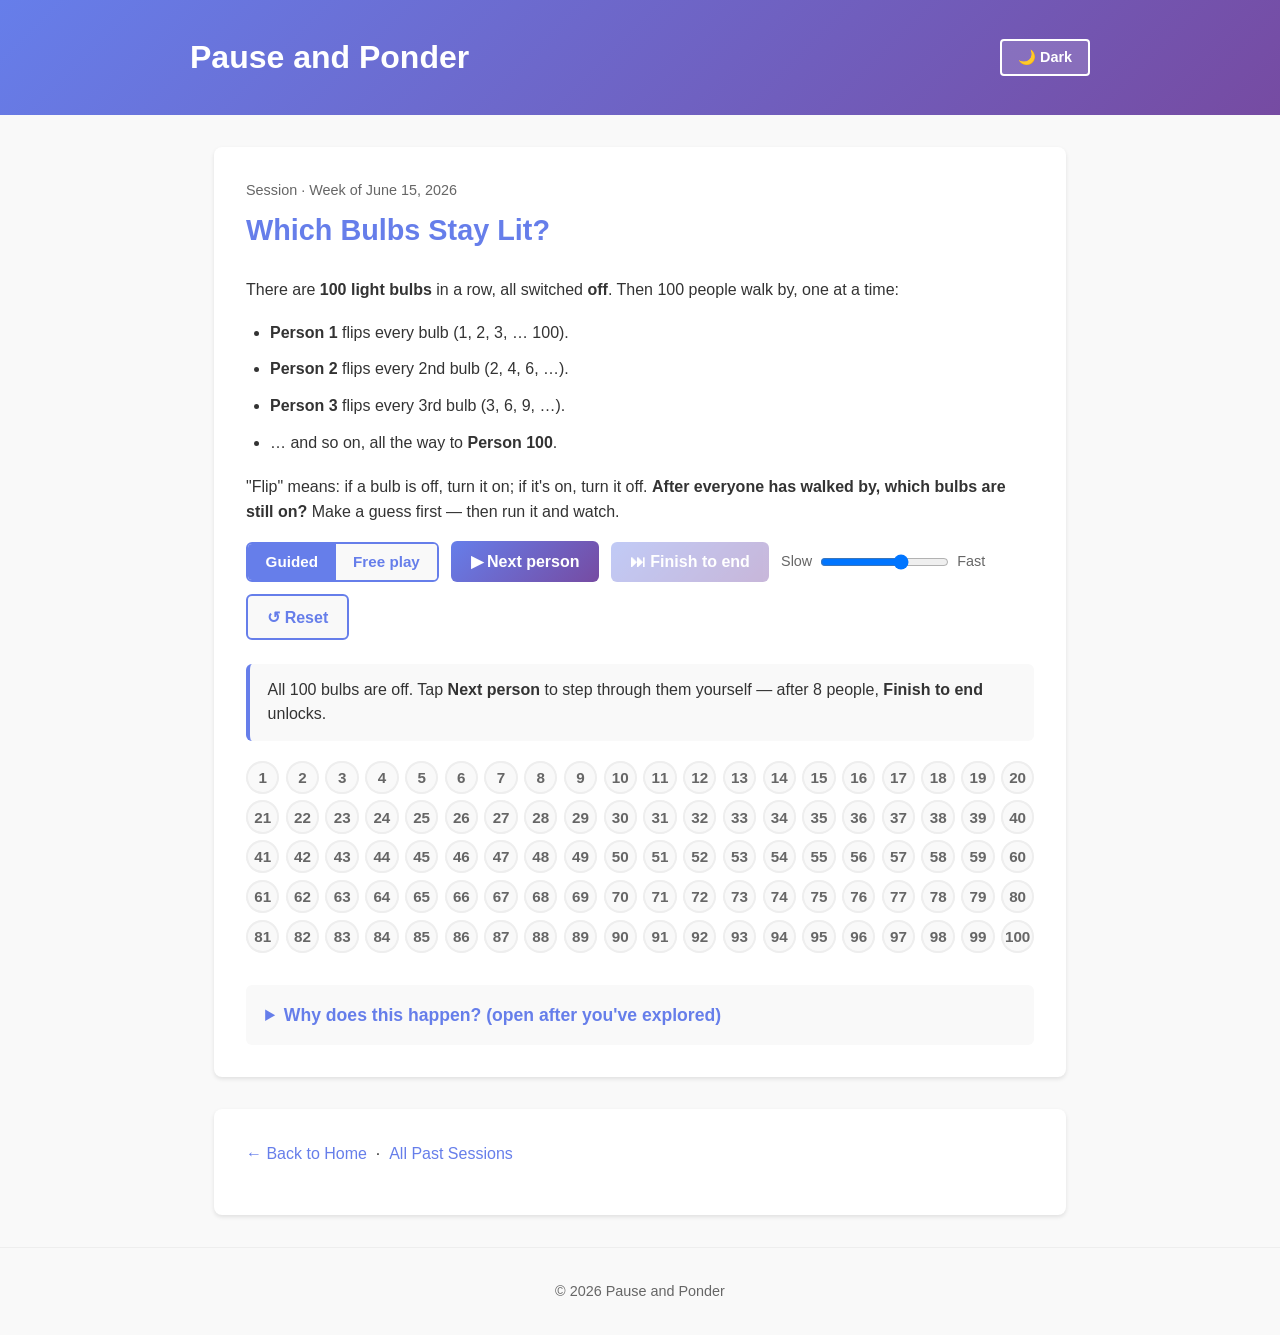
==== docs/sessions/2026-06-15-light-bulbs/index.html @ c3c9f794 "Initial setup" ====
<!DOCTYPE html>
<html lang="en">
<head>
    <meta charset="UTF-8">
    <meta name="viewport" content="width=device-width, initial-scale=1.0">
    <title>Which Bulbs Stay Lit? - Pause and Ponder</title>
    <link rel="stylesheet" href="../../style.css">
    <style>
        /* ---- Game-specific styles (scoped to this page) ---- */
        .game-controls {
            display: flex;
            flex-wrap: wrap;
            gap: 0.75rem;
            align-items: center;
            margin: 1rem 0 1.5rem;
        }

        .game-btn {
            background: linear-gradient(135deg, var(--gradient-1) 0%, var(--gradient-2) 100%);
            color: white;
            border: none;
            padding: 0.7rem 1.2rem;
            border-radius: 6px;
            cursor: pointer;
            font-weight: 600;
            font-size: 1rem;
            transition: transform 0.1s ease, opacity 0.2s ease;
            -webkit-user-select: none;
            user-select: none;
            touch-action: manipulation;
        }

        .game-btn:active { transform: scale(0.96); }
        .game-btn:disabled { opacity: 0.4; cursor: not-allowed; }

        .game-btn.secondary {
            background: var(--bg-primary);
            color: var(--link-color);
            border: 2px solid var(--link-color);
        }

        .mode-switch {
            display: inline-flex;
            border: 2px solid var(--link-color);
            border-radius: 6px;
            overflow: hidden;
        }

        .mode-switch button {
            background: var(--bg-primary);
            color: var(--link-color);
            border: none;
            padding: 0.6rem 1.1rem;
            cursor: pointer;
            font-weight: 600;
            font-size: 0.95rem;
            touch-action: manipulation;
        }

        .mode-switch button.active {
            background: var(--link-color);
            color: white;
        }

        .speed-control {
            display: flex;
            align-items: center;
            gap: 0.5rem;
            color: var(--text-secondary);
            font-size: 0.9rem;
        }

        .status {
            background: var(--bg-primary);
            border-radius: 6px;
            padding: 0.9rem 1.1rem;
            margin-bottom: 1.25rem;
            min-height: 3.2rem;
            font-size: 1rem;
            line-height: 1.5;
            border-left: 4px solid var(--link-color);
        }

        .status .count { font-weight: 700; color: var(--link-color); }

        .bulb-grid {
            display: grid;
            grid-template-columns: repeat(20, 1fr);
            gap: clamp(2px, 0.5vw, 7px);
            margin: 0 auto;
            min-width: 560px; /* keep bulbs legible; wrapper scrolls on tiny screens */
        }

        .bulb {
            aspect-ratio: 1 / 1;
            border: none;
            border-radius: 50%;
            background: var(--bg-primary);
            box-shadow: inset 0 0 0 2px var(--border-color);
            color: var(--text-secondary);
            font-size: clamp(0.55rem, 1.4vw, 0.95rem);
            font-weight: 600;
            cursor: pointer;
            display: flex;
            align-items: center;
            justify-content: center;
            transition: background 0.15s ease, box-shadow 0.15s ease, color 0.15s ease;
            -webkit-user-select: none;
            user-select: none;
            touch-action: manipulation;
            padding: 0;
        }

        .bulb.on {
            background: radial-gradient(circle at 35% 30%, #fff6c2 0%, #ffd34d 55%, #f5a623 100%);
            box-shadow: inset 0 0 0 2px #f5a623, 0 0 10px 2px rgba(245, 166, 35, 0.6);
            color: #6b4a00;
        }

        .bulb.flipping {
            outline: 3px solid var(--link-hover);
            outline-offset: 1px;
            z-index: 1;
        }

        .bulb.survivor {
            background: radial-gradient(circle at 35% 30%, #d6ffd6 0%, #7be07b 55%, #2eb82e 100%);
            box-shadow: inset 0 0 0 2px #2eb82e, 0 0 14px 3px rgba(46, 184, 46, 0.7);
            color: #064d06;
            animation: pop 0.4s ease;
        }

        @keyframes pop {
            0% { transform: scale(0.6); }
            60% { transform: scale(1.12); }
            100% { transform: scale(1); }
        }

        .grid-wrap { max-width: 100%; margin: 0 auto; overflow-x: auto; }

        details.explain {
            margin-top: 2rem;
            background: var(--bg-primary);
            border-radius: 6px;
            padding: 1rem 1.2rem;
        }

        details.explain summary {
            cursor: pointer;
            font-weight: 600;
            color: var(--link-color);
            font-size: 1.1rem;
        }

        details.explain[open] summary { margin-bottom: 0.8rem; }

        .squares { font-family: monospace; font-weight: 700; color: var(--link-hover); }

        @media (max-width: 768px) {
            .game-controls { gap: 0.5rem; }
            .game-btn { padding: 0.6rem 0.9rem; font-size: 0.9rem; }
        }
    </style>
</head>
<body>
    <header>
        <div>
            <h1><a href="../../index.html">Pause and Ponder</a></h1>
            <button id="theme-toggle" onclick="toggleTheme()">🌙 Dark</button>
        </div>
    </header>

    <main>
        <section>
            <p style="color: var(--text-secondary); font-size: 0.9rem; margin-bottom: 0.3rem;">Session · Week of June 15, 2026</p>
            <h2>Which Bulbs Stay Lit?</h2>
            <p>
                There are <strong>100 light bulbs</strong> in a row, all switched <strong>off</strong>.
                Then 100 people walk by, one at a time:
            </p>
            <ul>
                <li><strong>Person 1</strong> flips every bulb (1, 2, 3, … 100).</li>
                <li><strong>Person 2</strong> flips every 2nd bulb (2, 4, 6, …).</li>
                <li><strong>Person 3</strong> flips every 3rd bulb (3, 6, 9, …).</li>
                <li>… and so on, all the way to <strong>Person 100</strong>.</li>
            </ul>
            <p>
                "Flip" means: if a bulb is off, turn it on; if it's on, turn it off.
                <strong>After everyone has walked by, which bulbs are still on?</strong>
                Make a guess first — then run it and watch.
            </p>

            <div class="game-controls">
                <span class="mode-switch" role="group" aria-label="Mode">
                    <button id="mode-guided" class="active" onclick="setMode('guided')">Guided</button>
                    <button id="mode-manual" onclick="setMode('manual')">Free play</button>
                </span>

                <span id="guided-controls" style="display: contents;">
                    <button class="game-btn" id="btn-next" onclick="nextPerson()">▶ Next person</button>
                    <button class="game-btn" id="btn-play" onclick="togglePlay()" disabled
                            title="Step through the first 8 people yourself to unlock this">⏭ Finish to end</button>
                    <span class="speed-control">
                        Slow
                        <input type="range" id="speed" min="80" max="1200" value="800" step="20"
                               oninput="updateSpeed()" style="touch-action: manipulation;">
                        Fast
                    </span>
                </span>

                <button class="game-btn secondary" onclick="resetGame()">↺ Reset</button>
            </div>

            <div class="status" id="status">All 100 bulbs are off. Tap <strong>Next person</strong> to step through them yourself — after 8 people, <strong>Finish to end</strong> unlocks.</div>

            <div class="grid-wrap">
                <div class="bulb-grid" id="grid" aria-label="100 light bulbs"></div>
            </div>

            <details class="explain">
                <summary>Why does this happen? (open after you've explored)</summary>
                <p>
                    A bulb ends up <strong>on</strong> only if it is flipped an <strong>odd</strong> number of times.
                    Bulb number <em>k</em> gets flipped once by each person whose number <em>divides</em> <em>k</em>.
                    So bulb <em>k</em> is flipped once for every <strong>divisor</strong> of <em>k</em>.
                </p>
                <p>
                    Divisors normally come in pairs (for 12: 1×12, 2×6, 3×4 → six divisors, even → off).
                    The <strong>only</strong> numbers with an <em>odd</em> number of divisors are
                    <strong>perfect squares</strong>, because one divisor pairs with itself (for 16: 1×16, 2×8, <em>4×4</em> → five divisors).
                </p>
                <p>
                    So the survivors are exactly the perfect squares up to 100:
                </p>
                <p class="squares">1, 4, 9, 16, 25, 36, 49, 64, 81, 100</p>
                <p>
                    That's 1², 2², 3², … 10² — exactly <strong>10</strong> bulbs left glowing.
                </p>
            </details>
        </section>

        <section>
            <p><a href="../../index.html">← Back to Home</a> &nbsp;·&nbsp; <a href="../index.html">All Past Sessions</a></p>
        </section>
    </main>

    <footer>
        <p>&copy; 2026 Pause and Ponder</p>
    </footer>

    <script src="../../script.js"></script>
    <script>
        const N = 100;
        const UNLOCK_AT = 8; // "Finish to end" stays grayed until this many people have gone
        let state = new Array(N).fill(false); // false = off
        let currentPerson = 0;                // 0 = nobody has gone yet
        let mode = 'guided';
        let playTimer = null;

        // Slider reads left = slow, right = fast. Convert to a delay in ms.
        function getInterval() {
            const v = +document.getElementById('speed').value; // 80..1200
            return (80 + 1200) - v; // invert: high value -> short delay (fast)
        }

        function updateFinishLock() {
            const btn = document.getElementById('btn-play');
            btn.disabled = (currentPerson < UNLOCK_AT) || (currentPerson >= N);
        }

        const grid = document.getElementById('grid');
        const statusEl = document.getElementById('status');
        const bulbs = [];

        // Build the grid once
        for (let i = 1; i <= N; i++) {
            const b = document.createElement('button');
            b.className = 'bulb';
            b.textContent = i;
            b.setAttribute('aria-label', 'Bulb ' + i + ', off');
            b.dataset.n = i;
            b.addEventListener('click', () => onBulbClick(i));
            grid.appendChild(b);
            bulbs.push(b);
        }

        function onBulbClick(i) {
            if (mode !== 'manual') return; // bulbs are tap-to-toggle only in free play
            state[i - 1] = !state[i - 1];
            paintBulb(i);
            updateStatus();
        }

        function paintBulb(i) {
            const b = bulbs[i - 1];
            const on = state[i - 1];
            b.classList.toggle('on', on);
            b.classList.remove('survivor');
            b.setAttribute('aria-label', 'Bulb ' + i + (on ? ', on' : ', off'));
        }

        function clearFlipping() {
            bulbs.forEach(b => b.classList.remove('flipping'));
        }

        function countOn() {
            return state.reduce((s, v) => s + (v ? 1 : 0), 0);
        }

        function nextPerson() {
            if (mode !== 'guided') return;
            if (currentPerson >= N) { finish(); return; }
            clearFlipping();
            currentPerson++;
            const p = currentPerson;
            const touched = [];
            for (let k = p; k <= N; k += p) {
                state[k - 1] = !state[k - 1];
                paintBulb(k);
                bulbs[k - 1].classList.add('flipping');
                touched.push(k);
            }
            const list = touched.join(', ');
            let msg = '<strong>Person ' + p + '</strong> flips ' +
                touched.length + ' bulb' + (touched.length === 1 ? '' : 's') +
                ': ' + list + '. &nbsp; <span class="count">' + countOn() + '</span> bulbs on.';
            if (p < UNLOCK_AT) {
                msg += ' &nbsp;<em>(' + (UNLOCK_AT - p) + ' more to unlock "Finish to end")</em>';
            } else if (p === UNLOCK_AT) {
                msg += ' &nbsp;<em>✅ "Finish to end" unlocked!</em>';
            }
            statusEl.innerHTML = msg;

            updateFinishLock();

            if (currentPerson >= N) {
                stopPlay();
                finish();
            }
        }

        function finish() {
            clearFlipping();
            const survivors = [];
            for (let i = 1; i <= N; i++) {
                if (state[i - 1]) {
                    bulbs[i - 1].classList.add('survivor');
                    survivors.push(i);
                }
            }
            statusEl.innerHTML = '🎉 All 100 people have walked by! ' +
                '<span class="count">' + survivors.length + '</span> bulbs are still on: <strong>' +
                survivors.join(', ') + '</strong>. Notice anything special about those numbers?';
            document.getElementById('btn-next').disabled = true;
            document.getElementById('btn-play').disabled = true;
        }

        function togglePlay() {
            if (playTimer) { stopPlay(); return; }
            if (currentPerson < UNLOCK_AT || currentPerson >= N) return;
            const btn = document.getElementById('btn-play');
            btn.disabled = false; // keep clickable so it can pause
            btn.textContent = '⏸ Pause';
            document.getElementById('btn-next').disabled = true;
            playTimer = setInterval(() => {
                nextPerson();
                if (currentPerson >= N) stopPlay();
            }, getInterval());
        }

        function stopPlay() {
            if (playTimer) { clearInterval(playTimer); playTimer = null; }
            document.getElementById('btn-play').textContent = '⏭ Finish to end';
            document.getElementById('btn-next').disabled = (currentPerson >= N);
            updateFinishLock();
        }

        function updateSpeed() {
            if (playTimer) { stopPlay(); togglePlay(); } // restart with new speed
        }

        function resetGame() {
            stopPlay();
            state = new Array(N).fill(false);
            currentPerson = 0;
            clearFlipping();
            for (let i = 1; i <= N; i++) {
                bulbs[i - 1].classList.remove('on', 'survivor');
                bulbs[i - 1].setAttribute('aria-label', 'Bulb ' + i + ', off');
            }
            document.getElementById('btn-next').disabled = false;
            updateFinishLock();
            if (mode === 'guided') {
                statusEl.innerHTML = 'All 100 bulbs are off. Tap <strong>Next person</strong> to step through them yourself — after ' + UNLOCK_AT + ' people, <strong>Finish to end</strong> unlocks.';
            } else {
                statusEl.innerHTML = 'Free play: tap any bulb to switch it on or off. <span class="count">0</span> bulbs on.';
            }
        }

        function updateStatus() {
            if (mode === 'manual') {
                statusEl.innerHTML = 'Free play: tap any bulb to switch it on or off. <span class="count">' +
                    countOn() + '</span> bulbs on.';
            }
        }

        function setMode(m) {
            if (m === mode) return;
            mode = m;
            document.getElementById('mode-guided').classList.toggle('active', m === 'guided');
            document.getElementById('mode-manual').classList.toggle('active', m === 'manual');
            document.getElementById('guided-controls').style.display = (m === 'guided') ? 'contents' : 'none';
            resetGame();
        }
    </script>
</body>
</html>
---- docs/style.css ----
:root {
    /* Light theme (default) */
    --bg-primary: #f9f9f9;
    --bg-secondary: white;
    --text-primary: #333;
    --text-secondary: #666;
    --border-color: #eee;
    --gradient-1: #667eea;
    --gradient-2: #764ba2;
    --shadow: rgba(0, 0, 0, 0.1);
    --link-color: #667eea;
    --link-hover: #764ba2;
    --button-bg: rgba(255, 255, 255, 0.15);
    --button-bg-hover: rgba(255, 255, 255, 0.25);
}

/* Dark theme */
html.dark-mode {
    --bg-primary: #1a1a1a;
    --bg-secondary: #2d2d2d;
    --text-primary: #e5e5e5;
    --text-secondary: #aaa;
    --border-color: #444;
    --gradient-1: #667eea;
    --gradient-2: #764ba2;
    --shadow: rgba(0, 0, 0, 0.3);
    --link-color: #8fa3ff;
    --link-hover: #b0c4ff;
    --button-bg: rgba(0, 0, 0, 0.2);
    --button-bg-hover: rgba(0, 0, 0, 0.4);
}

* {
    margin: 0;
    padding: 0;
    box-sizing: border-box;
}

body {
    font-family: -apple-system, BlinkMacSystemFont, 'Segoe UI', Roboto, Oxygen, Ubuntu, Cantarell, sans-serif;
    line-height: 1.6;
    color: var(--text-primary);
    background-color: var(--bg-primary);
    transition: background-color 0.3s ease, color 0.3s ease;
}

header {
    background: linear-gradient(135deg, var(--gradient-1) 0%, var(--gradient-2) 100%);
    color: white;
    padding: 2rem 1.5rem;
}

header > div {
    display: flex;
    justify-content: space-between;
    align-items: center;
    max-width: 900px;
    margin: 0 auto;
}

header h1 {
    font-size: 2rem;
}

header h1 a {
    color: white;
    text-decoration: none;
}

header h1 a:hover {
    text-decoration: underline;
}

header p {
    text-align: center;
    opacity: 0.95;
    margin-top: 0.5rem;
}

#theme-toggle {
    background-color: var(--button-bg);
    border: 2px solid white;
    color: white;
    padding: 0.5rem 1rem;
    border-radius: 4px;
    cursor: pointer;
    font-weight: 600;
    font-size: 0.9rem;
    transition: all 0.3s ease;
}

#theme-toggle:hover {
    background-color: var(--button-bg-hover);
}

main {
    max-width: 900px;
    margin: 2rem auto;
    padding: 0 1.5rem;
}

section {
    background: var(--bg-secondary);
    padding: 2rem;
    margin-bottom: 2rem;
    border-radius: 8px;
    box-shadow: 0 2px 4px var(--shadow);
    transition: background-color 0.3s ease, box-shadow 0.3s ease;
}

section h2 {
    color: var(--link-color);
    margin-bottom: 1.5rem;
    font-size: 1.8rem;
}

section h3 {
    color: var(--link-hover);
    margin-top: 1.5rem;
    margin-bottom: 0.8rem;
    font-size: 1.3rem;
}

section p {
    margin-bottom: 1rem;
    font-size: 1rem;
    color: var(--text-primary);
}

section ul {
    margin-left: 1.5rem;
    margin-bottom: 1rem;
    line-height: 1.8;
}

section li {
    margin-bottom: 0.5rem;
    color: var(--text-primary);
}

section a {
    color: var(--link-color);
    text-decoration: none;
    font-weight: 500;
    transition: color 0.3s ease;
}

section a:hover {
    color: var(--link-hover);
    text-decoration: underline;
}

footer {
    text-align: center;
    padding: 2rem;
    color: var(--text-secondary);
    font-size: 0.9rem;
    border-top: 1px solid var(--border-color);
    transition: border-color 0.3s ease, color 0.3s ease;
}

@media (max-width: 768px) {
    header {
        padding: 1.5rem 1rem;
    }

    header > div {
        flex-direction: column;
        gap: 1rem;
    }

    header h1 {
        font-size: 1.5rem;
    }

    #theme-toggle {
        width: 100%;
    }

    section {
        padding: 1.5rem;
        margin-bottom: 1.5rem;
    }

    section h2 {
        font-size: 1.5rem;
    }

    section h3 {
        font-size: 1.1rem;
    }
}
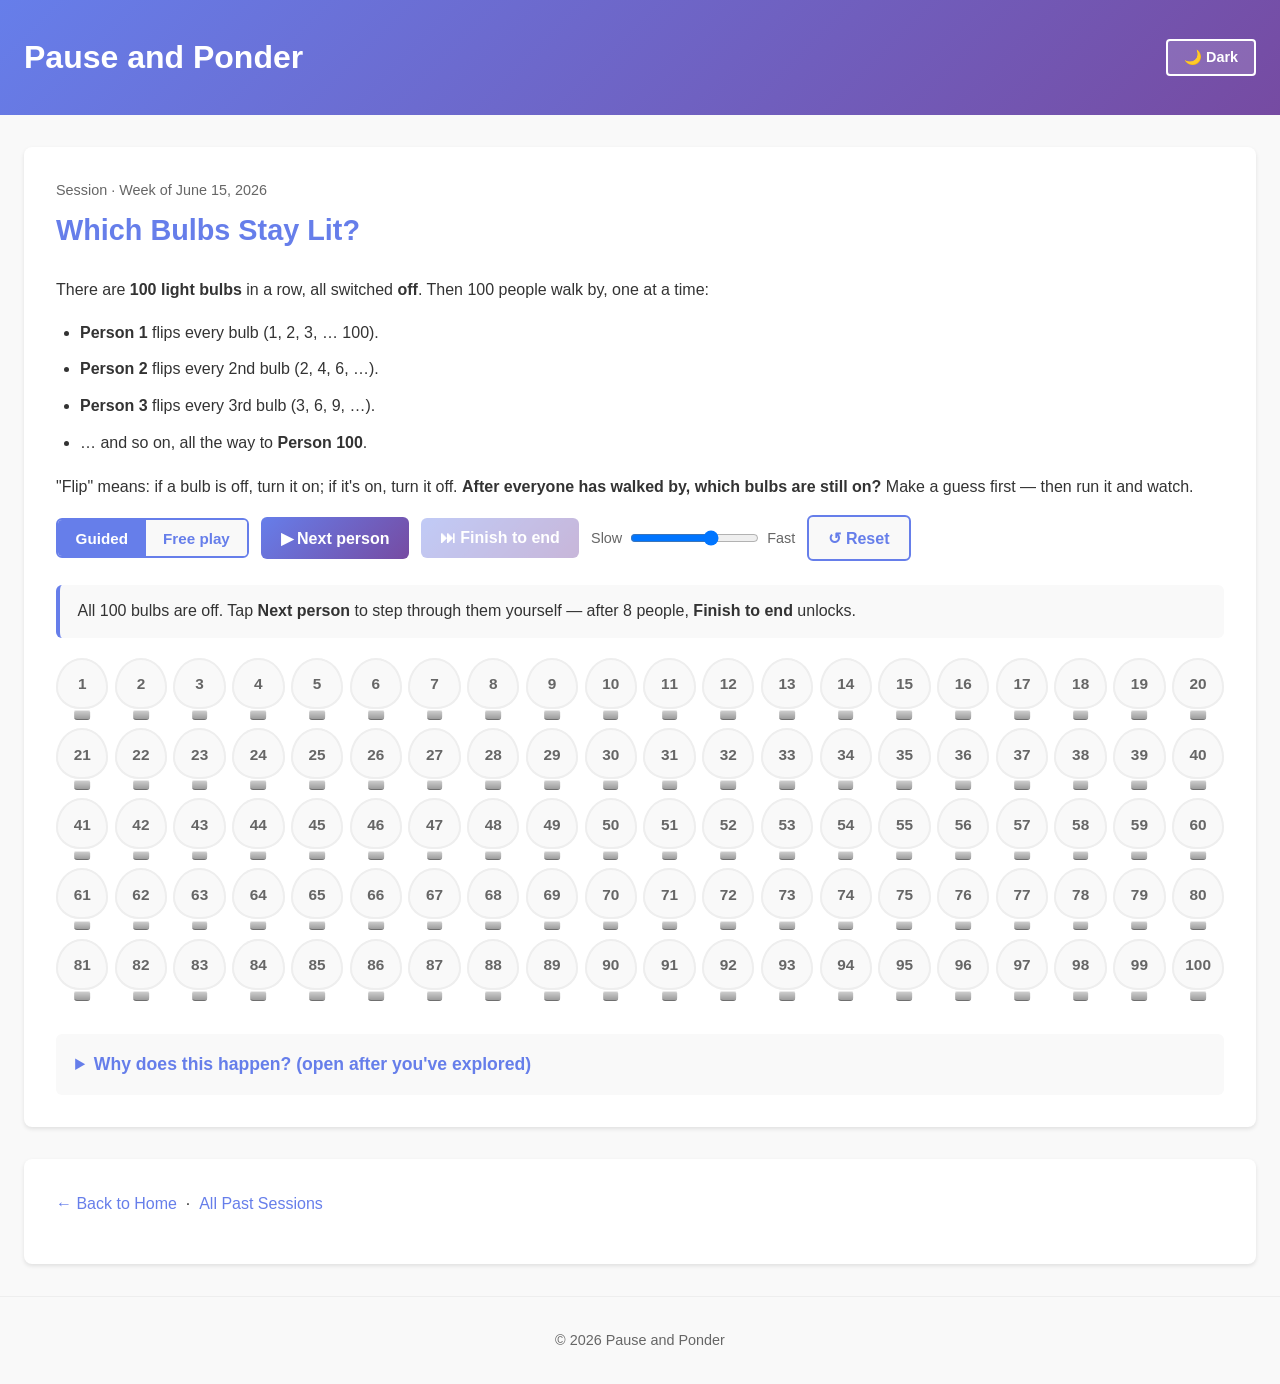
==== commit 805b5b16: "Change shapes" ====
--- a/docs/sessions/2026-06-15-light-bulbs/index.html
+++ b/docs/sessions/2026-06-15-light-bulbs/index.html
@@ -7,6 +7,11 @@
     <link rel="stylesheet" href="../../style.css">
     <style>
         /* ---- Game-specific styles (scoped to this page) ---- */
+
+        /* Wider layout for this hands-on page (~150% of the default 900px) */
+        main { max-width: 1350px; }
+        header > div { max-width: 1350px; }
+
         .game-controls {
             display: flex;
             flex-wrap: wrap;
@@ -92,42 +97,68 @@
         }
 
         .bulb {
-            aspect-ratio: 1 / 1;
+            position: relative;
+            isolation: isolate;                /* contain the glass (::before) behind the number */
+            aspect-ratio: 1 / 1.22;            /* a little taller to fit the screw base */
             border: none;
-            border-radius: 50%;
-            background: var(--bg-primary);
-            box-shadow: inset 0 0 0 2px var(--border-color);
+            background: transparent;           /* the glass envelope is drawn by ::before */
             color: var(--text-secondary);
-            font-size: clamp(0.55rem, 1.4vw, 0.95rem);
-            font-weight: 600;
+            font-size: clamp(0.5rem, 1.2vw, 1rem);
+            font-weight: 700;
             cursor: pointer;
             display: flex;
             align-items: center;
             justify-content: center;
-            transition: background 0.15s ease, box-shadow 0.15s ease, color 0.15s ease;
+            padding: 0 0 20% 0;                /* lift the number up into the glass */
+            transition: color 0.15s ease, filter 0.15s ease;
             -webkit-user-select: none;
             user-select: none;
             touch-action: manipulation;
-            padding: 0;
-        }
-
-        .bulb.on {
-            background: radial-gradient(circle at 35% 30%, #fff6c2 0%, #ffd34d 55%, #f5a623 100%);
-            box-shadow: inset 0 0 0 2px #f5a623, 0 0 10px 2px rgba(245, 166, 35, 0.6);
-            color: #6b4a00;
+        }
+
+        /* the glass envelope */
+        .bulb::before {
+            content: "";
+            position: absolute;
+            left: 0; right: 0; top: 0;
+            height: 80%;
+            z-index: -1;
+            background: var(--bg-primary);
+            box-shadow: inset 0 0 0 2px var(--border-color);
+            border-radius: 50% 50% 46% 46% / 58% 58% 42% 42%;
+            transition: background 0.15s ease, box-shadow 0.15s ease;
+        }
+
+        /* the metal screw base */
+        .bulb::after {
+            content: "";
+            position: absolute;
+            bottom: 3%;
+            left: 50%;
+            transform: translateX(-50%);
+            width: 30%;
+            height: 15%;
+            background: linear-gradient(#d2d2d2 0%, #969696 100%);
+            border-radius: 2px 2px 3px 3px;
+            box-shadow: inset 0 2px 0 -1px rgba(255, 255, 255, 0.55),
+                        inset 0 -2px 0 -1px rgba(0, 0, 0, 0.28);
+        }
+
+        .bulb.on { color: #6b4a00; }
+        .bulb.on::before {
+            background: radial-gradient(circle at 38% 28%, #fff6c2 0%, #ffd34d 55%, #f5a623 100%);
+            box-shadow: inset 0 0 0 2px #f5a623, 0 0 12px 3px rgba(245, 166, 35, 0.65);
         }
 
         .bulb.flipping {
-            outline: 3px solid var(--link-hover);
-            outline-offset: 1px;
+            filter: drop-shadow(0 0 4px var(--link-hover)) drop-shadow(0 0 3px var(--link-hover));
             z-index: 1;
         }
 
-        .bulb.survivor {
-            background: radial-gradient(circle at 35% 30%, #d6ffd6 0%, #7be07b 55%, #2eb82e 100%);
-            box-shadow: inset 0 0 0 2px #2eb82e, 0 0 14px 3px rgba(46, 184, 46, 0.7);
-            color: #064d06;
-            animation: pop 0.4s ease;
+        .bulb.survivor { color: #064d06; animation: pop 0.4s ease; }
+        .bulb.survivor::before {
+            background: radial-gradient(circle at 38% 28%, #d6ffd6 0%, #7be07b 55%, #2eb82e 100%);
+            box-shadow: inset 0 0 0 2px #2eb82e, 0 0 16px 4px rgba(46, 184, 46, 0.7);
         }
 
         @keyframes pop {
@@ -285,7 +316,7 @@
         }
 
         function onBulbClick(i) {
-            if (mode !== 'manual') return; // bulbs are tap-to-toggle only in free play
+            // Tapping a bulb always toggles it — in Guided or Free play.
             state[i - 1] = !state[i - 1];
             paintBulb(i);
             updateStatus();
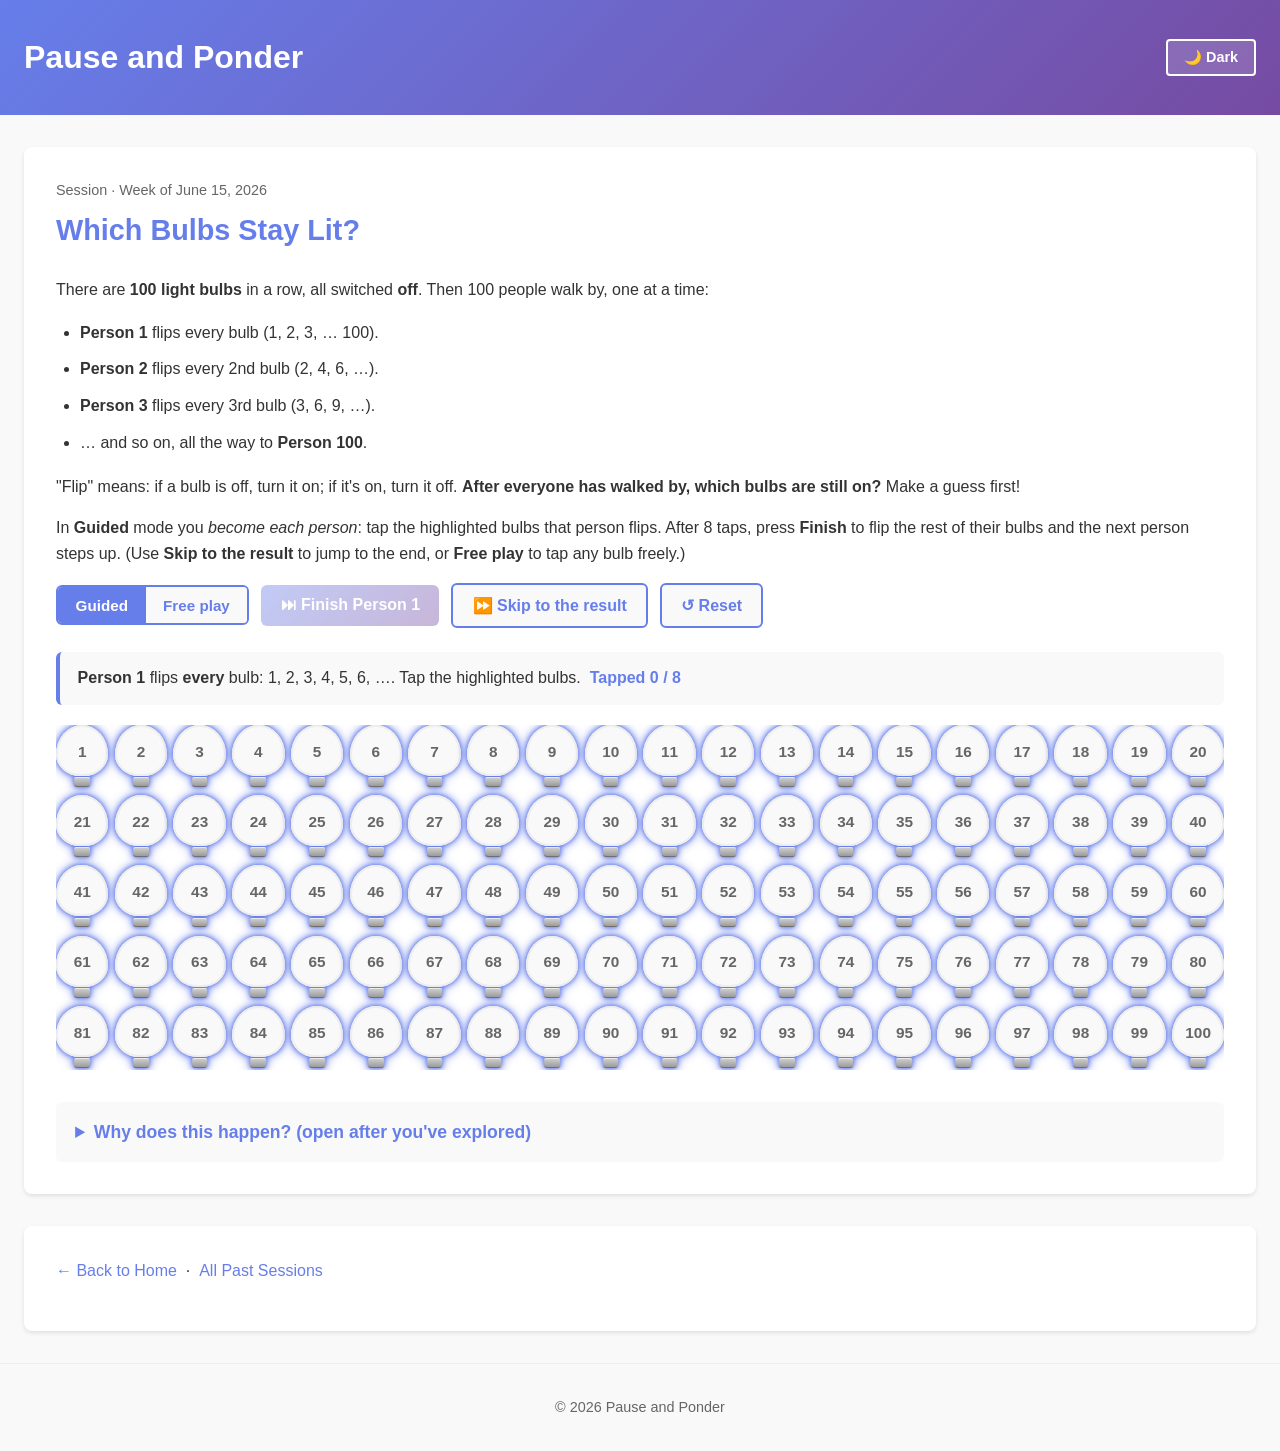
==== commit 45d04339: "Limit skip to person only" ====
--- a/docs/sessions/2026-06-15-light-bulbs/index.html
+++ b/docs/sessions/2026-06-15-light-bulbs/index.html
@@ -155,6 +155,11 @@
             z-index: 1;
         }
 
+        /* bulbs the current person flips — tap these */
+        .bulb.target {
+            filter: drop-shadow(0 0 2px var(--link-color)) drop-shadow(0 0 4px var(--link-color));
+        }
+
         .bulb.survivor { color: #064d06; animation: pop 0.4s ease; }
         .bulb.survivor::before {
             background: radial-gradient(circle at 38% 28%, #d6ffd6 0%, #7be07b 55%, #2eb82e 100%);
@@ -217,8 +222,13 @@
             </ul>
             <p>
                 "Flip" means: if a bulb is off, turn it on; if it's on, turn it off.
-                <strong>After everyone has walked by, which bulbs are still on?</strong>
-                Make a guess first — then run it and watch.
+                <strong>After everyone has walked by, which bulbs are still on?</strong> Make a guess first!
+            </p>
+            <p>
+                In <strong>Guided</strong> mode you <em>become each person</em>: tap the highlighted bulbs that
+                person flips. After 8 taps, press <strong>Finish</strong> to flip the rest of their bulbs and the
+                next person steps up. (Use <strong>Skip to the result</strong> to jump to the end, or
+                <strong>Free play</strong> to tap any bulb freely.)
             </p>
 
             <div class="game-controls">
@@ -228,21 +238,15 @@
                 </span>
 
                 <span id="guided-controls" style="display: contents;">
-                    <button class="game-btn" id="btn-next" onclick="nextPerson()">▶ Next person</button>
-                    <button class="game-btn" id="btn-play" onclick="togglePlay()" disabled
-                            title="Step through the first 8 people yourself to unlock this">⏭ Finish to end</button>
-                    <span class="speed-control">
-                        Slow
-                        <input type="range" id="speed" min="80" max="1200" value="800" step="20"
-                               oninput="updateSpeed()" style="touch-action: manipulation;">
-                        Fast
-                    </span>
+                    <button class="game-btn" id="btn-finish" onclick="finishPerson()" disabled
+                            title="Tap this person's bulbs first to unlock">⏭ Finish</button>
+                    <button class="game-btn secondary" id="btn-skip" onclick="skipToResult()">⏩ Skip to the result</button>
                 </span>
 
                 <button class="game-btn secondary" onclick="resetGame()">↺ Reset</button>
             </div>
 
-            <div class="status" id="status">All 100 bulbs are off. Tap <strong>Next person</strong> to step through them yourself — after 8 people, <strong>Finish to end</strong> unlocks.</div>
+            <div class="status" id="status">Loading…</div>
 
             <div class="grid-wrap">
                 <div class="bulb-grid" id="grid" aria-label="100 light bulbs"></div>
@@ -282,22 +286,14 @@
     <script src="../../script.js"></script>
     <script>
         const N = 100;
-        const UNLOCK_AT = 8; // "Finish to end" stays grayed until this many people have gone
+        const UNLOCK_TAPS = 8; // taps on a person's own bulbs before "Finish" unlocks
+
         let state = new Array(N).fill(false); // false = off
-        let currentPerson = 0;                // 0 = nobody has gone yet
         let mode = 'guided';
-        let playTimer = null;
-
-        // Slider reads left = slow, right = fast. Convert to a delay in ms.
-        function getInterval() {
-            const v = +document.getElementById('speed').value; // 80..1200
-            return (80 + 1200) - v; // invert: high value -> short delay (fast)
-        }
-
-        function updateFinishLock() {
-            const btn = document.getElementById('btn-play');
-            btn.disabled = (currentPerson < UNLOCK_AT) || (currentPerson >= N);
-        }
+        let currentPerson = 1;                // the person currently being played
+        let flipped = new Set();              // multiples flipped so far this round (bulb numbers)
+        let multiples = [];                   // current person's multiples
+        let threshold = 0;                    // taps needed this round
 
         const grid = document.getElementById('grid');
         const statusEl = document.getElementById('status');
@@ -309,130 +305,139 @@
             b.className = 'bulb';
             b.textContent = i;
             b.setAttribute('aria-label', 'Bulb ' + i + ', off');
-            b.dataset.n = i;
             b.addEventListener('click', () => onBulbClick(i));
             grid.appendChild(b);
             bulbs.push(b);
         }
 
+        // ---- helpers ----
+        function multiplesOf(p) {
+            const a = [];
+            for (let k = p; k <= N; k += p) a.push(k);
+            return a;
+        }
+        function countOn() { return state.reduce((s, v) => s + (v ? 1 : 0), 0); }
+        function ordinal(n) {
+            const s = ['th', 'st', 'nd', 'rd'], v = n % 100;
+            return n + (s[(v - 20) % 10] || s[v] || s[0]);
+        }
+        function paintBulb(i) {
+            bulbs[i - 1].classList.toggle('on', state[i - 1]);
+            bulbs[i - 1].setAttribute('aria-label', 'Bulb ' + i + (state[i - 1] ? ', on' : ', off'));
+        }
+        function clearMarks() {
+            bulbs.forEach(b => b.classList.remove('target', 'flipping', 'survivor'));
+        }
+
+        // ---- guided play: you are each person ----
+        function beginPerson() {
+            flipped = new Set();
+            multiples = multiplesOf(currentPerson);
+            threshold = Math.min(UNLOCK_TAPS, multiples.length);
+            clearMarks();
+            multiples.forEach(m => bulbs[m - 1].classList.add('target')); // show this person's bulbs
+            const fb = document.getElementById('btn-finish');
+            fb.disabled = true;
+            fb.textContent = '⏭ Finish Person ' + currentPerson;
+            updateGuidedStatus();
+        }
+
+        function personFlips() {
+            return currentPerson === 1
+                ? 'flips <strong>every</strong> bulb'
+                : 'flips every ' + ordinal(currentPerson) + ' bulb';
+        }
+        function previewList() {
+            return multiples.slice(0, 6).join(', ') + (multiples.length > 6 ? ', …' : '');
+        }
+
+        function updateGuidedStatus(hint) {
+            let msg = '<strong>Person ' + currentPerson + '</strong> ' + personFlips() +
+                ': ' + previewList() + '. Tap the highlighted bulbs.';
+            if (flipped.size < threshold) {
+                msg += ' &nbsp;<span class="count">Tapped ' + flipped.size + ' / ' + threshold + '</span>';
+            } else {
+                msg += ' &nbsp;<em>✅ Now press "Finish Person ' + currentPerson + '" to flip the rest.</em>';
+            }
+            if (hint) msg += ' &nbsp;<em style="color:var(--link-hover)">' + hint + '</em>';
+            statusEl.innerHTML = msg;
+        }
+
         function onBulbClick(i) {
-            // Tapping a bulb always toggles it — in Guided or Free play.
+            if (mode === 'manual') {
+                state[i - 1] = !state[i - 1];
+                paintBulb(i);
+                updateManualStatus();
+                return;
+            }
+            // guided mode
+            if (currentPerson > N) return;            // game already finished
+            if (i % currentPerson !== 0) {            // not one of this person's bulbs
+                updateGuidedStatus('Person ' + currentPerson + ' only flips multiples of ' + currentPerson + '.');
+                return;
+            }
+            if (flipped.has(i)) return;               // already flipped this round
             state[i - 1] = !state[i - 1];
+            flipped.add(i);
             paintBulb(i);
-            updateStatus();
-        }
-
-        function paintBulb(i) {
-            const b = bulbs[i - 1];
-            const on = state[i - 1];
-            b.classList.toggle('on', on);
-            b.classList.remove('survivor');
-            b.setAttribute('aria-label', 'Bulb ' + i + (on ? ', on' : ', off'));
-        }
-
-        function clearFlipping() {
-            bulbs.forEach(b => b.classList.remove('flipping'));
-        }
-
-        function countOn() {
-            return state.reduce((s, v) => s + (v ? 1 : 0), 0);
-        }
-
-        function nextPerson() {
-            if (mode !== 'guided') return;
-            if (currentPerson >= N) { finish(); return; }
-            clearFlipping();
+            bulbs[i - 1].classList.remove('target');
+            bulbs[i - 1].classList.add('flipping');
+            if (flipped.size >= threshold) document.getElementById('btn-finish').disabled = false;
+            updateGuidedStatus();
+        }
+
+        function finishPerson() {
+            if (document.getElementById('btn-finish').disabled) return;
+            multiples.forEach(m => {                  // flip whatever the player didn't tap
+                if (!flipped.has(m)) {
+                    state[m - 1] = !state[m - 1];
+                    paintBulb(m);
+                }
+            });
             currentPerson++;
-            const p = currentPerson;
-            const touched = [];
-            for (let k = p; k <= N; k += p) {
-                state[k - 1] = !state[k - 1];
-                paintBulb(k);
-                bulbs[k - 1].classList.add('flipping');
-                touched.push(k);
+            if (currentPerson > N) { finishGame(); return; }
+            beginPerson();
+        }
+
+        function skipToResult() {
+            for (let p = currentPerson; p <= N; p++) {
+                multiplesOf(p).forEach(m => {
+                    if (p === currentPerson && flipped.has(m)) return; // already done this round
+                    state[m - 1] = !state[m - 1];
+                });
             }
-            const list = touched.join(', ');
-            let msg = '<strong>Person ' + p + '</strong> flips ' +
-                touched.length + ' bulb' + (touched.length === 1 ? '' : 's') +
-                ': ' + list + '. &nbsp; <span class="count">' + countOn() + '</span> bulbs on.';
-            if (p < UNLOCK_AT) {
-                msg += ' &nbsp;<em>(' + (UNLOCK_AT - p) + ' more to unlock "Finish to end")</em>';
-            } else if (p === UNLOCK_AT) {
-                msg += ' &nbsp;<em>✅ "Finish to end" unlocked!</em>';
-            }
-            statusEl.innerHTML = msg;
-
-            updateFinishLock();
-
-            if (currentPerson >= N) {
-                stopPlay();
-                finish();
-            }
-        }
-
-        function finish() {
-            clearFlipping();
+            currentPerson = N + 1;
+            for (let i = 1; i <= N; i++) paintBulb(i);
+            finishGame();
+        }
+
+        function finishGame() {
+            clearMarks();
             const survivors = [];
             for (let i = 1; i <= N; i++) {
-                if (state[i - 1]) {
-                    bulbs[i - 1].classList.add('survivor');
-                    survivors.push(i);
-                }
+                if (state[i - 1]) { bulbs[i - 1].classList.add('survivor'); survivors.push(i); }
             }
             statusEl.innerHTML = '🎉 All 100 people have walked by! ' +
                 '<span class="count">' + survivors.length + '</span> bulbs are still on: <strong>' +
                 survivors.join(', ') + '</strong>. Notice anything special about those numbers?';
-            document.getElementById('btn-next').disabled = true;
-            document.getElementById('btn-play').disabled = true;
-        }
-
-        function togglePlay() {
-            if (playTimer) { stopPlay(); return; }
-            if (currentPerson < UNLOCK_AT || currentPerson >= N) return;
-            const btn = document.getElementById('btn-play');
-            btn.disabled = false; // keep clickable so it can pause
-            btn.textContent = '⏸ Pause';
-            document.getElementById('btn-next').disabled = true;
-            playTimer = setInterval(() => {
-                nextPerson();
-                if (currentPerson >= N) stopPlay();
-            }, getInterval());
-        }
-
-        function stopPlay() {
-            if (playTimer) { clearInterval(playTimer); playTimer = null; }
-            document.getElementById('btn-play').textContent = '⏭ Finish to end';
-            document.getElementById('btn-next').disabled = (currentPerson >= N);
-            updateFinishLock();
-        }
-
-        function updateSpeed() {
-            if (playTimer) { stopPlay(); togglePlay(); } // restart with new speed
-        }
-
+            document.getElementById('btn-finish').disabled = true;
+        }
+
+        // ---- free play ----
+        function updateManualStatus() {
+            statusEl.innerHTML = 'Free play: tap any bulb to switch it on or off. <span class="count">' +
+                countOn() + '</span> bulbs on.';
+        }
+
+        // ---- shared ----
         function resetGame() {
-            stopPlay();
             state = new Array(N).fill(false);
-            currentPerson = 0;
-            clearFlipping();
-            for (let i = 1; i <= N; i++) {
-                bulbs[i - 1].classList.remove('on', 'survivor');
-                bulbs[i - 1].setAttribute('aria-label', 'Bulb ' + i + ', off');
-            }
-            document.getElementById('btn-next').disabled = false;
-            updateFinishLock();
-            if (mode === 'guided') {
-                statusEl.innerHTML = 'All 100 bulbs are off. Tap <strong>Next person</strong> to step through them yourself — after ' + UNLOCK_AT + ' people, <strong>Finish to end</strong> unlocks.';
-            } else {
-                statusEl.innerHTML = 'Free play: tap any bulb to switch it on or off. <span class="count">0</span> bulbs on.';
-            }
-        }
-
-        function updateStatus() {
-            if (mode === 'manual') {
-                statusEl.innerHTML = 'Free play: tap any bulb to switch it on or off. <span class="count">' +
-                    countOn() + '</span> bulbs on.';
-            }
+            currentPerson = 1;
+            flipped = new Set();
+            clearMarks();
+            for (let i = 1; i <= N; i++) paintBulb(i);
+            if (mode === 'guided') beginPerson();
+            else updateManualStatus();
         }
 
         function setMode(m) {
@@ -443,6 +448,8 @@
             document.getElementById('guided-controls').style.display = (m === 'guided') ? 'contents' : 'none';
             resetGame();
         }
+
+        resetGame(); // start on Person 1
     </script>
 </body>
 </html>
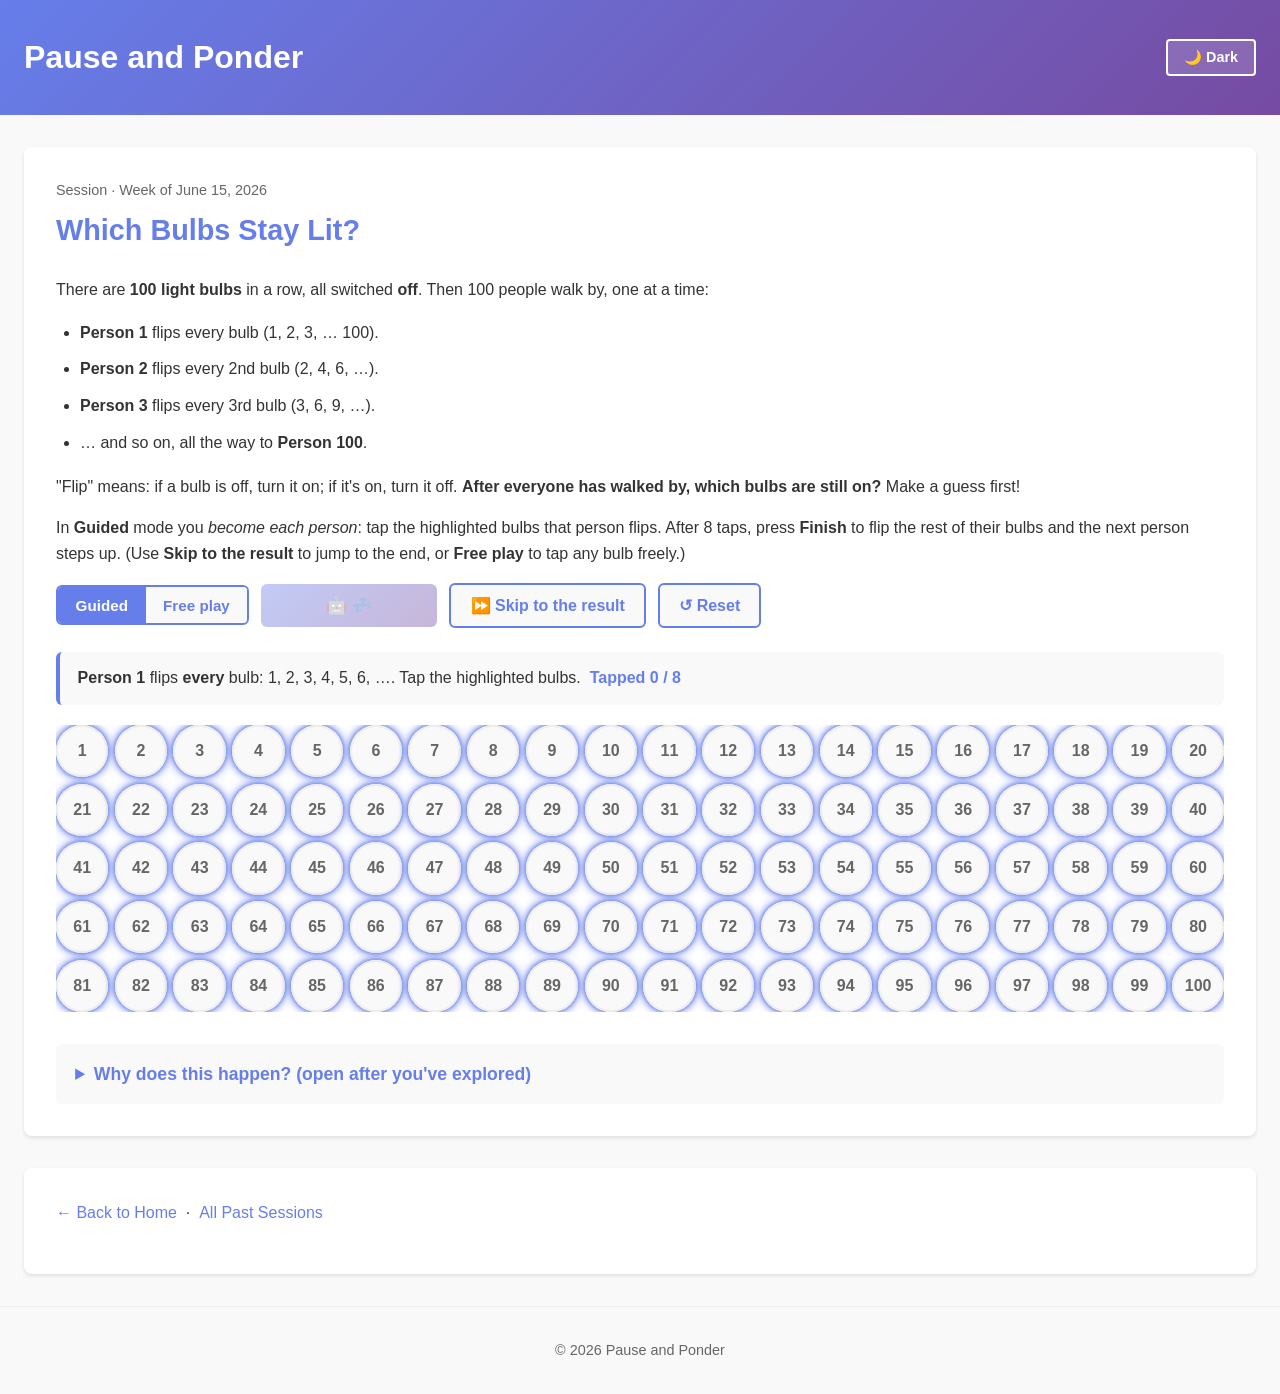
==== commit 14db46e8: "Adaptive bulb" ====
--- a/docs/sessions/2026-06-15-light-bulbs/index.html
+++ b/docs/sessions/2026-06-15-light-bulbs/index.html
@@ -97,57 +97,29 @@
         }
 
         .bulb {
-            position: relative;
-            isolation: isolate;                /* contain the glass (::before) behind the number */
-            aspect-ratio: 1 / 1.22;            /* a little taller to fit the screw base */
+            aspect-ratio: 1 / 1;
             border: none;
-            background: transparent;           /* the glass envelope is drawn by ::before */
+            border-radius: 50%;
+            background: var(--bg-primary);
+            box-shadow: inset 0 0 0 2px var(--border-color);
             color: var(--text-secondary);
-            font-size: clamp(0.5rem, 1.2vw, 1rem);
+            font-size: clamp(0.55rem, 1.3vw, 1rem);
             font-weight: 700;
             cursor: pointer;
             display: flex;
             align-items: center;
             justify-content: center;
-            padding: 0 0 20% 0;                /* lift the number up into the glass */
-            transition: color 0.15s ease, filter 0.15s ease;
+            padding: 0;
+            transition: background 0.15s ease, box-shadow 0.15s ease, color 0.15s ease, filter 0.15s ease;
             -webkit-user-select: none;
             user-select: none;
             touch-action: manipulation;
         }
 
-        /* the glass envelope */
-        .bulb::before {
-            content: "";
-            position: absolute;
-            left: 0; right: 0; top: 0;
-            height: 80%;
-            z-index: -1;
-            background: var(--bg-primary);
-            box-shadow: inset 0 0 0 2px var(--border-color);
-            border-radius: 50% 50% 46% 46% / 58% 58% 42% 42%;
-            transition: background 0.15s ease, box-shadow 0.15s ease;
-        }
-
-        /* the metal screw base */
-        .bulb::after {
-            content: "";
-            position: absolute;
-            bottom: 3%;
-            left: 50%;
-            transform: translateX(-50%);
-            width: 30%;
-            height: 15%;
-            background: linear-gradient(#d2d2d2 0%, #969696 100%);
-            border-radius: 2px 2px 3px 3px;
-            box-shadow: inset 0 2px 0 -1px rgba(255, 255, 255, 0.55),
-                        inset 0 -2px 0 -1px rgba(0, 0, 0, 0.28);
-        }
-
-        .bulb.on { color: #6b4a00; }
-        .bulb.on::before {
-            background: radial-gradient(circle at 38% 28%, #fff6c2 0%, #ffd34d 55%, #f5a623 100%);
-            box-shadow: inset 0 0 0 2px #f5a623, 0 0 12px 3px rgba(245, 166, 35, 0.65);
+        .bulb.on {
+            background: radial-gradient(circle at 35% 30%, #fff6c2 0%, #ffd34d 55%, #f5a623 100%);
+            box-shadow: inset 0 0 0 2px #f5a623, 0 0 10px 2px rgba(245, 166, 35, 0.6);
+            color: #6b4a00;
         }
 
         .bulb.flipping {
@@ -160,10 +132,23 @@
             filter: drop-shadow(0 0 2px var(--link-color)) drop-shadow(0 0 4px var(--link-color));
         }
 
-        .bulb.survivor { color: #064d06; animation: pop 0.4s ease; }
-        .bulb.survivor::before {
-            background: radial-gradient(circle at 38% 28%, #d6ffd6 0%, #7be07b 55%, #2eb82e 100%);
-            box-shadow: inset 0 0 0 2px #2eb82e, 0 0 16px 4px rgba(46, 184, 46, 0.7);
+        .bulb.survivor {
+            background: radial-gradient(circle at 35% 30%, #d6ffd6 0%, #7be07b 55%, #2eb82e 100%);
+            box-shadow: inset 0 0 0 2px #2eb82e, 0 0 14px 3px rgba(46, 184, 46, 0.7);
+            color: #064d06;
+            animation: pop 0.4s ease;
+        }
+
+        /* the robot "Finish" button: sleeps until 8 taps, then wakes and wiggles */
+        #btn-finish {
+            font-size: 1.05rem;
+            min-width: 11rem;
+        }
+        #btn-finish small { font-weight: 500; opacity: 0.9; }
+        #btn-finish.awake { animation: wiggle 0.7s ease-in-out infinite; }
+        @keyframes wiggle {
+            0%, 100% { transform: rotate(-4deg); }
+            50%      { transform: rotate(4deg); }
         }
 
         @keyframes pop {
@@ -238,8 +223,8 @@
                 </span>
 
                 <span id="guided-controls" style="display: contents;">
-                    <button class="game-btn" id="btn-finish" onclick="finishPerson()" disabled
-                            title="Tap this person's bulbs first to unlock">⏭ Finish</button>
+                    <button class="game-btn sleeping" id="btn-finish" onclick="finishPerson()" disabled
+                            title="The robot is asleep — tap this person's bulbs to wake it">🤖 💤</button>
                     <button class="game-btn secondary" id="btn-skip" onclick="skipToResult()">⏩ Skip to the result</button>
                 </span>
 
@@ -286,7 +271,12 @@
     <script src="../../script.js"></script>
     <script>
         const N = 100;
-        const UNLOCK_TAPS = 8; // taps on a person's own bulbs before "Finish" unlocks
+        const UNLOCK_TAPS = 8;  // taps on a person's own bulbs before the robot wakes
+        const FINISH_MS = 500;  // the awake robot flips one bulb every 0.5s
+
+        const ROBOT_SLEEP = '🤖 💤';
+        const ROBOT_AWAKE = '🤖 ⚡ Tap me!';
+        const ROBOT_WORK  = '🤖 …working';
 
         let state = new Array(N).fill(false); // false = off
         let mode = 'guided';
@@ -294,6 +284,8 @@
         let flipped = new Set();              // multiples flipped so far this round (bulb numbers)
         let multiples = [];                   // current person's multiples
         let threshold = 0;                    // taps needed this round
+        let animTimer = null;                 // robot's per-bulb timer
+        let animating = false;                // true while the robot is finishing
 
         const grid = document.getElementById('grid');
         const statusEl = document.getElementById('status');
@@ -330,15 +322,37 @@
         }
 
         // ---- guided play: you are each person ----
+        function setRobot(stateName) {
+            const fb = document.getElementById('btn-finish');
+            fb.classList.remove('sleeping', 'awake', 'working');
+            fb.classList.add(stateName);
+            if (stateName === 'sleeping') {
+                fb.disabled = true;
+                fb.innerHTML = ROBOT_SLEEP;
+                fb.title = "The robot is asleep — tap this person's bulbs to wake it";
+            } else if (stateName === 'awake') {
+                fb.disabled = false;
+                fb.innerHTML = ROBOT_AWAKE;
+                fb.title = "Tap the robot to flip the rest of this person's bulbs";
+            } else { // working
+                fb.disabled = true;
+                fb.innerHTML = ROBOT_WORK;
+                fb.title = 'The robot is flipping the rest…';
+            }
+        }
+
+        function cancelAnim() {
+            if (animTimer) { clearTimeout(animTimer); animTimer = null; }
+            animating = false;
+        }
+
         function beginPerson() {
             flipped = new Set();
             multiples = multiplesOf(currentPerson);
             threshold = Math.min(UNLOCK_TAPS, multiples.length);
             clearMarks();
             multiples.forEach(m => bulbs[m - 1].classList.add('target')); // show this person's bulbs
-            const fb = document.getElementById('btn-finish');
-            fb.disabled = true;
-            fb.textContent = '⏭ Finish Person ' + currentPerson;
+            setRobot('sleeping');
             updateGuidedStatus();
         }
 
@@ -371,6 +385,7 @@
                 return;
             }
             // guided mode
+            if (animating) return;                    // robot is busy finishing
             if (currentPerson > N) return;            // game already finished
             if (i % currentPerson !== 0) {            // not one of this person's bulbs
                 updateGuidedStatus('Person ' + currentPerson + ' only flips multiples of ' + currentPerson + '.');
@@ -382,24 +397,46 @@
             paintBulb(i);
             bulbs[i - 1].classList.remove('target');
             bulbs[i - 1].classList.add('flipping');
-            if (flipped.size >= threshold) document.getElementById('btn-finish').disabled = false;
+            if (flipped.size >= threshold && document.getElementById('btn-finish').disabled) setRobot('awake');
             updateGuidedStatus();
         }
 
         function finishPerson() {
-            if (document.getElementById('btn-finish').disabled) return;
-            multiples.forEach(m => {                  // flip whatever the player didn't tap
-                if (!flipped.has(m)) {
-                    state[m - 1] = !state[m - 1];
-                    paintBulb(m);
+            const fb = document.getElementById('btn-finish');
+            if (fb.disabled || animating) return;     // only the awake robot acts
+            const remaining = multiples.filter(m => !flipped.has(m));
+            animating = true;
+            setRobot('working');
+            let idx = 0;
+            (function step() {
+                bulbs.forEach(b => b.classList.remove('flipping')); // single glow moves along
+                if (idx >= remaining.length) {
+                    animTimer = null;
+                    animating = false;
+                    advanceAfterFinish();
+                    return;
                 }
-            });
+                const m = remaining[idx++];
+                state[m - 1] = !state[m - 1];
+                flipped.add(m);                       // keeps a mid-animation Skip correct
+                paintBulb(m);
+                bulbs[m - 1].classList.remove('target');
+                bulbs[m - 1].classList.add('flipping');
+                statusEl.innerHTML = '🤖 Robot is flipping the rest of <strong>Person ' +
+                    currentPerson + '</strong>’s bulbs… <span class="count">' +
+                    idx + ' / ' + remaining.length + '</span>';
+                animTimer = setTimeout(step, FINISH_MS);
+            })();
+        }
+
+        function advanceAfterFinish() {
             currentPerson++;
             if (currentPerson > N) { finishGame(); return; }
             beginPerson();
         }
 
         function skipToResult() {
+            cancelAnim();
             for (let p = currentPerson; p <= N; p++) {
                 multiplesOf(p).forEach(m => {
                     if (p === currentPerson && flipped.has(m)) return; // already done this round
@@ -412,6 +449,7 @@
         }
 
         function finishGame() {
+            cancelAnim();
             clearMarks();
             const survivors = [];
             for (let i = 1; i <= N; i++) {
@@ -420,7 +458,11 @@
             statusEl.innerHTML = '🎉 All 100 people have walked by! ' +
                 '<span class="count">' + survivors.length + '</span> bulbs are still on: <strong>' +
                 survivors.join(', ') + '</strong>. Notice anything special about those numbers?';
-            document.getElementById('btn-finish').disabled = true;
+            const fb = document.getElementById('btn-finish');
+            fb.classList.remove('sleeping', 'awake', 'working');
+            fb.disabled = true;
+            fb.innerHTML = '🤖 🎉';
+            fb.title = '';
         }
 
         // ---- free play ----
@@ -431,6 +473,7 @@
 
         // ---- shared ----
         function resetGame() {
+            cancelAnim();
             state = new Array(N).fill(false);
             currentPerson = 1;
             flipped = new Set();
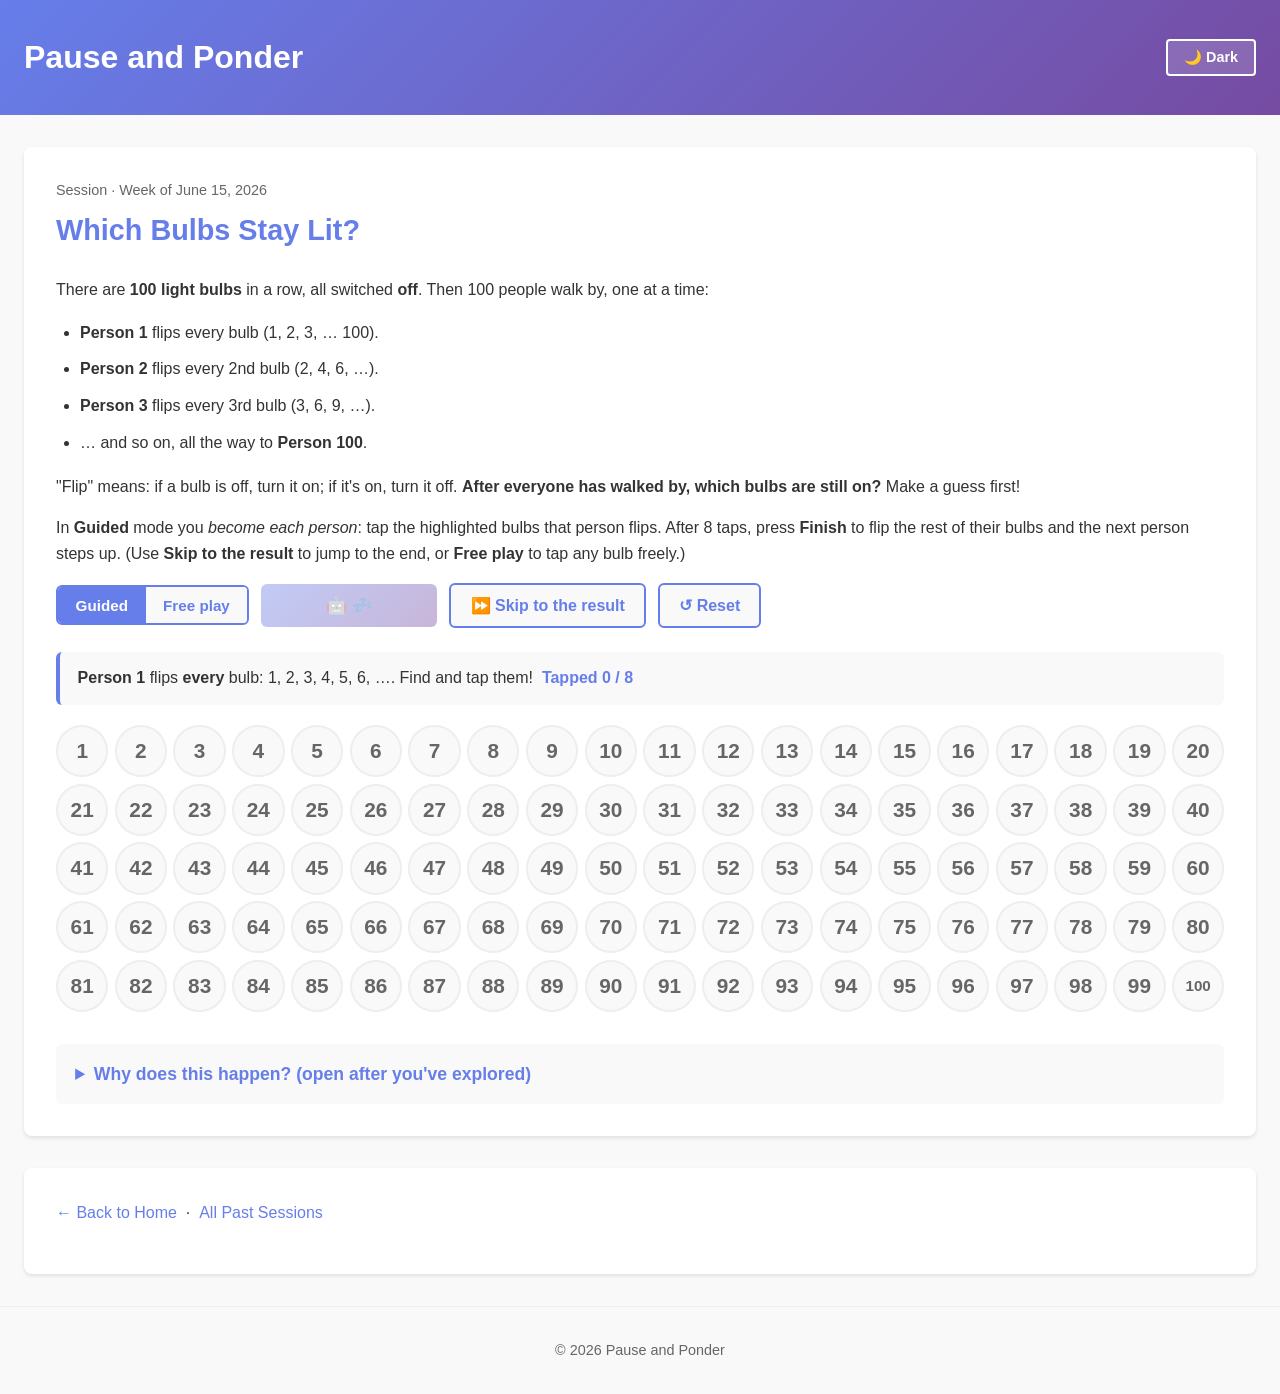
==== commit c40a921c: "Add visual on wrong clicks; remove hints" ====
--- a/docs/sessions/2026-06-15-light-bulbs/index.html
+++ b/docs/sessions/2026-06-15-light-bulbs/index.html
@@ -103,7 +103,7 @@
             background: var(--bg-primary);
             box-shadow: inset 0 0 0 2px var(--border-color);
             color: var(--text-secondary);
-            font-size: clamp(0.55rem, 1.3vw, 1rem);
+            font-size: clamp(0.7rem, 1.7vw, 1.3rem);
             font-weight: 700;
             cursor: pointer;
             display: flex;
@@ -116,6 +116,8 @@
             touch-action: manipulation;
         }
 
+        .bulb.three-digit { font-size: clamp(0.55rem, 1.25vw, 0.95rem); } /* keep "100" fitting */
+
         .bulb.on {
             background: radial-gradient(circle at 35% 30%, #fff6c2 0%, #ffd34d 55%, #f5a623 100%);
             box-shadow: inset 0 0 0 2px #f5a623, 0 0 10px 2px rgba(245, 166, 35, 0.6);
@@ -127,9 +129,17 @@
             z-index: 1;
         }
 
-        /* bulbs the current person flips — tap these */
-        .bulb.target {
-            filter: drop-shadow(0 0 2px var(--link-color)) drop-shadow(0 0 4px var(--link-color));
+        /* wrong tap (not one of this person's bulbs): a red shake */
+        .bulb.wrong {
+            animation: shake 0.4s ease;
+            filter: drop-shadow(0 0 4px #e23b3b) drop-shadow(0 0 3px #e23b3b);
+        }
+        @keyframes shake {
+            0%, 100% { transform: translateX(0); }
+            20% { transform: translateX(-3px); }
+            40% { transform: translateX(3px); }
+            60% { transform: translateX(-2px); }
+            80% { transform: translateX(2px); }
         }
 
         .bulb.survivor {
@@ -272,7 +282,12 @@
     <script>
         const N = 100;
         const UNLOCK_TAPS = 8;  // taps on a person's own bulbs before the robot wakes
-        const FINISH_MS = 500;  // the awake robot flips one bulb every 0.5s
+        // The awake robot flips one bulb at a time. The per-bulb delay adapts to how
+        // many are left: ~0.5s for small rounds (savor each), faster when there are
+        // many to flip, so even Person 1 (92 bulbs) finishes in a few seconds.
+        function finishDelay(remaining) {
+            return Math.max(60, Math.min(500, Math.round(3500 / remaining)));
+        }
 
         const ROBOT_SLEEP = '🤖 💤';
         const ROBOT_AWAKE = '🤖 ⚡ Tap me!';
@@ -294,7 +309,7 @@
         // Build the grid once
         for (let i = 1; i <= N; i++) {
             const b = document.createElement('button');
-            b.className = 'bulb';
+            b.className = i >= 100 ? 'bulb three-digit' : 'bulb';
             b.textContent = i;
             b.setAttribute('aria-label', 'Bulb ' + i + ', off');
             b.addEventListener('click', () => onBulbClick(i));
@@ -318,7 +333,15 @@
             bulbs[i - 1].setAttribute('aria-label', 'Bulb ' + i + (state[i - 1] ? ', on' : ', off'));
         }
         function clearMarks() {
-            bulbs.forEach(b => b.classList.remove('target', 'flipping', 'survivor'));
+            bulbs.forEach(b => b.classList.remove('flipping', 'survivor', 'wrong'));
+        }
+
+        function flashWrong(i) {
+            const b = bulbs[i - 1];
+            b.classList.remove('wrong');
+            void b.offsetWidth;            // restart the shake even on rapid re-taps
+            b.classList.add('wrong');
+            setTimeout(() => b.classList.remove('wrong'), 450);
         }
 
         // ---- guided play: you are each person ----
@@ -351,7 +374,6 @@
             multiples = multiplesOf(currentPerson);
             threshold = Math.min(UNLOCK_TAPS, multiples.length);
             clearMarks();
-            multiples.forEach(m => bulbs[m - 1].classList.add('target')); // show this person's bulbs
             setRobot('sleeping');
             updateGuidedStatus();
         }
@@ -367,7 +389,7 @@
 
         function updateGuidedStatus(hint) {
             let msg = '<strong>Person ' + currentPerson + '</strong> ' + personFlips() +
-                ': ' + previewList() + '. Tap the highlighted bulbs.';
+                ': ' + previewList() + '. Find and tap them!';
             if (flipped.size < threshold) {
                 msg += ' &nbsp;<span class="count">Tapped ' + flipped.size + ' / ' + threshold + '</span>';
             } else {
@@ -388,14 +410,14 @@
             if (animating) return;                    // robot is busy finishing
             if (currentPerson > N) return;            // game already finished
             if (i % currentPerson !== 0) {            // not one of this person's bulbs
-                updateGuidedStatus('Person ' + currentPerson + ' only flips multiples of ' + currentPerson + '.');
+                flashWrong(i);
+                updateGuidedStatus('❌ ' + i + ' is not a multiple of ' + currentPerson + ' — try another!');
                 return;
             }
             if (flipped.has(i)) return;               // already flipped this round
             state[i - 1] = !state[i - 1];
             flipped.add(i);
             paintBulb(i);
-            bulbs[i - 1].classList.remove('target');
             bulbs[i - 1].classList.add('flipping');
             if (flipped.size >= threshold && document.getElementById('btn-finish').disabled) setRobot('awake');
             updateGuidedStatus();
@@ -405,6 +427,7 @@
             const fb = document.getElementById('btn-finish');
             if (fb.disabled || animating) return;     // only the awake robot acts
             const remaining = multiples.filter(m => !flipped.has(m));
+            const delay = finishDelay(remaining.length || 1);
             animating = true;
             setRobot('working');
             let idx = 0;
@@ -425,7 +448,7 @@
                 statusEl.innerHTML = '🤖 Robot is flipping the rest of <strong>Person ' +
                     currentPerson + '</strong>’s bulbs… <span class="count">' +
                     idx + ' / ' + remaining.length + '</span>';
-                animTimer = setTimeout(step, FINISH_MS);
+                animTimer = setTimeout(step, delay);
             })();
         }
 
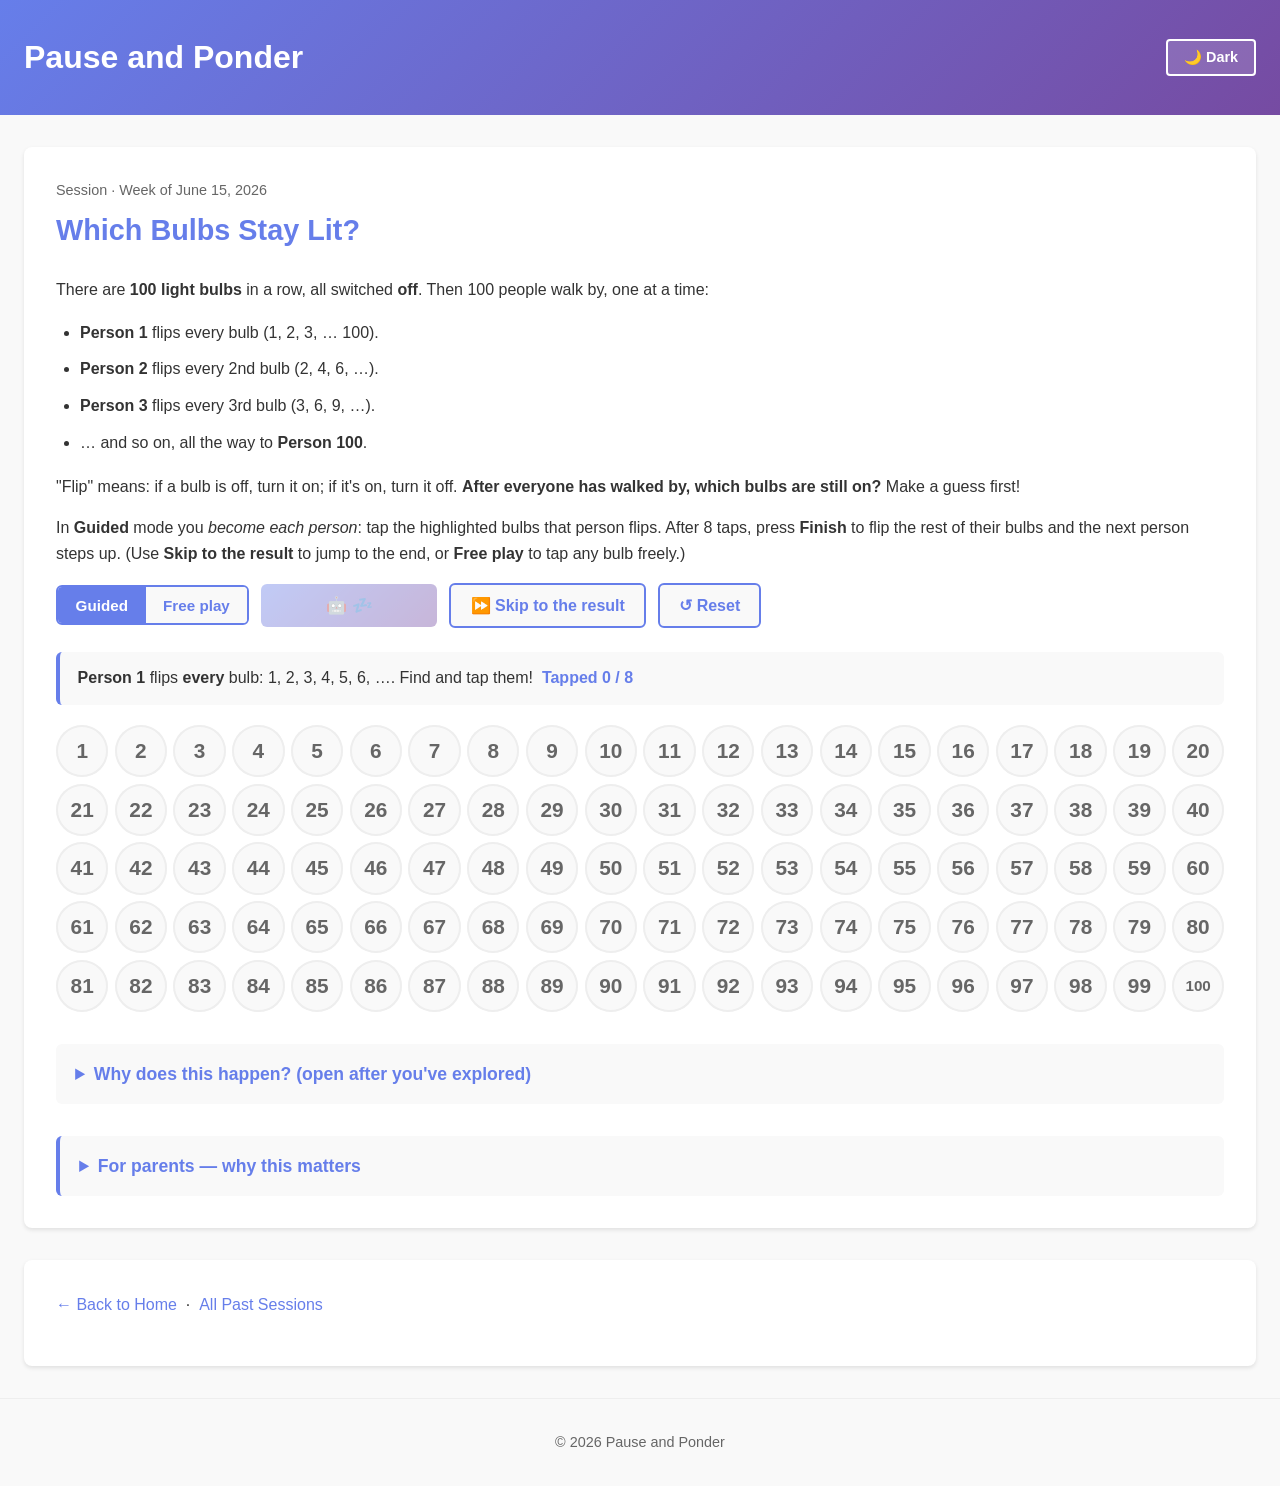
==== commit 0cc9a5d6: "Parent note" ====
--- a/docs/sessions/2026-06-15-light-bulbs/index.html
+++ b/docs/sessions/2026-06-15-light-bulbs/index.html
@@ -184,6 +184,10 @@
         }
 
         details.explain[open] summary { margin-bottom: 0.8rem; }
+
+        details.explain.parent-note { border-left: 4px solid var(--link-color); }
+        details.explain.parent-note ul { margin: 0.5rem 0 1rem 1.3rem; line-height: 1.7; }
+        details.explain.parent-note li { margin-bottom: 0.6rem; }
 
         .squares { font-family: monospace; font-weight: 700; color: var(--link-hover); }
 
@@ -265,6 +269,20 @@
                 <p class="squares">1, 4, 9, 16, 25, 36, 49, 64, 81, 100</p>
                 <p>
                     That's 1², 2², 3², … 10² — exactly <strong>10</strong> bulbs left glowing.
+                </p>
+            </details>
+
+            <details class="explain parent-note">
+                <summary>For parents — why this matters</summary>
+                <p>Under the tapping, a child is meeting real math — and, we hope, a little wonder:</p>
+                <ul>
+                    <li><strong>Factors &amp; multiples</strong> — tapping 3, 6, 9, … is times-tables as play.</li>
+                    <li><strong>Even &amp; odd</strong> — a bulb stays on only if it's flipped an <em>odd</em> number of times.</li>
+                    <li><strong>The "wow"</strong> — the survivors are the perfect squares (1, 4, 9, 16, …): a clean pattern hiding in a messy process.</li>
+                </ul>
+                <p>
+                    Wonder together: <em>which bulbs will stay lit — and why does 12 go off but 16 stay on?</em>
+                    Let the question sit. More: <a href="../../pages/parent-notes.html">For Parents</a>.
                 </p>
             </details>
         </section>
